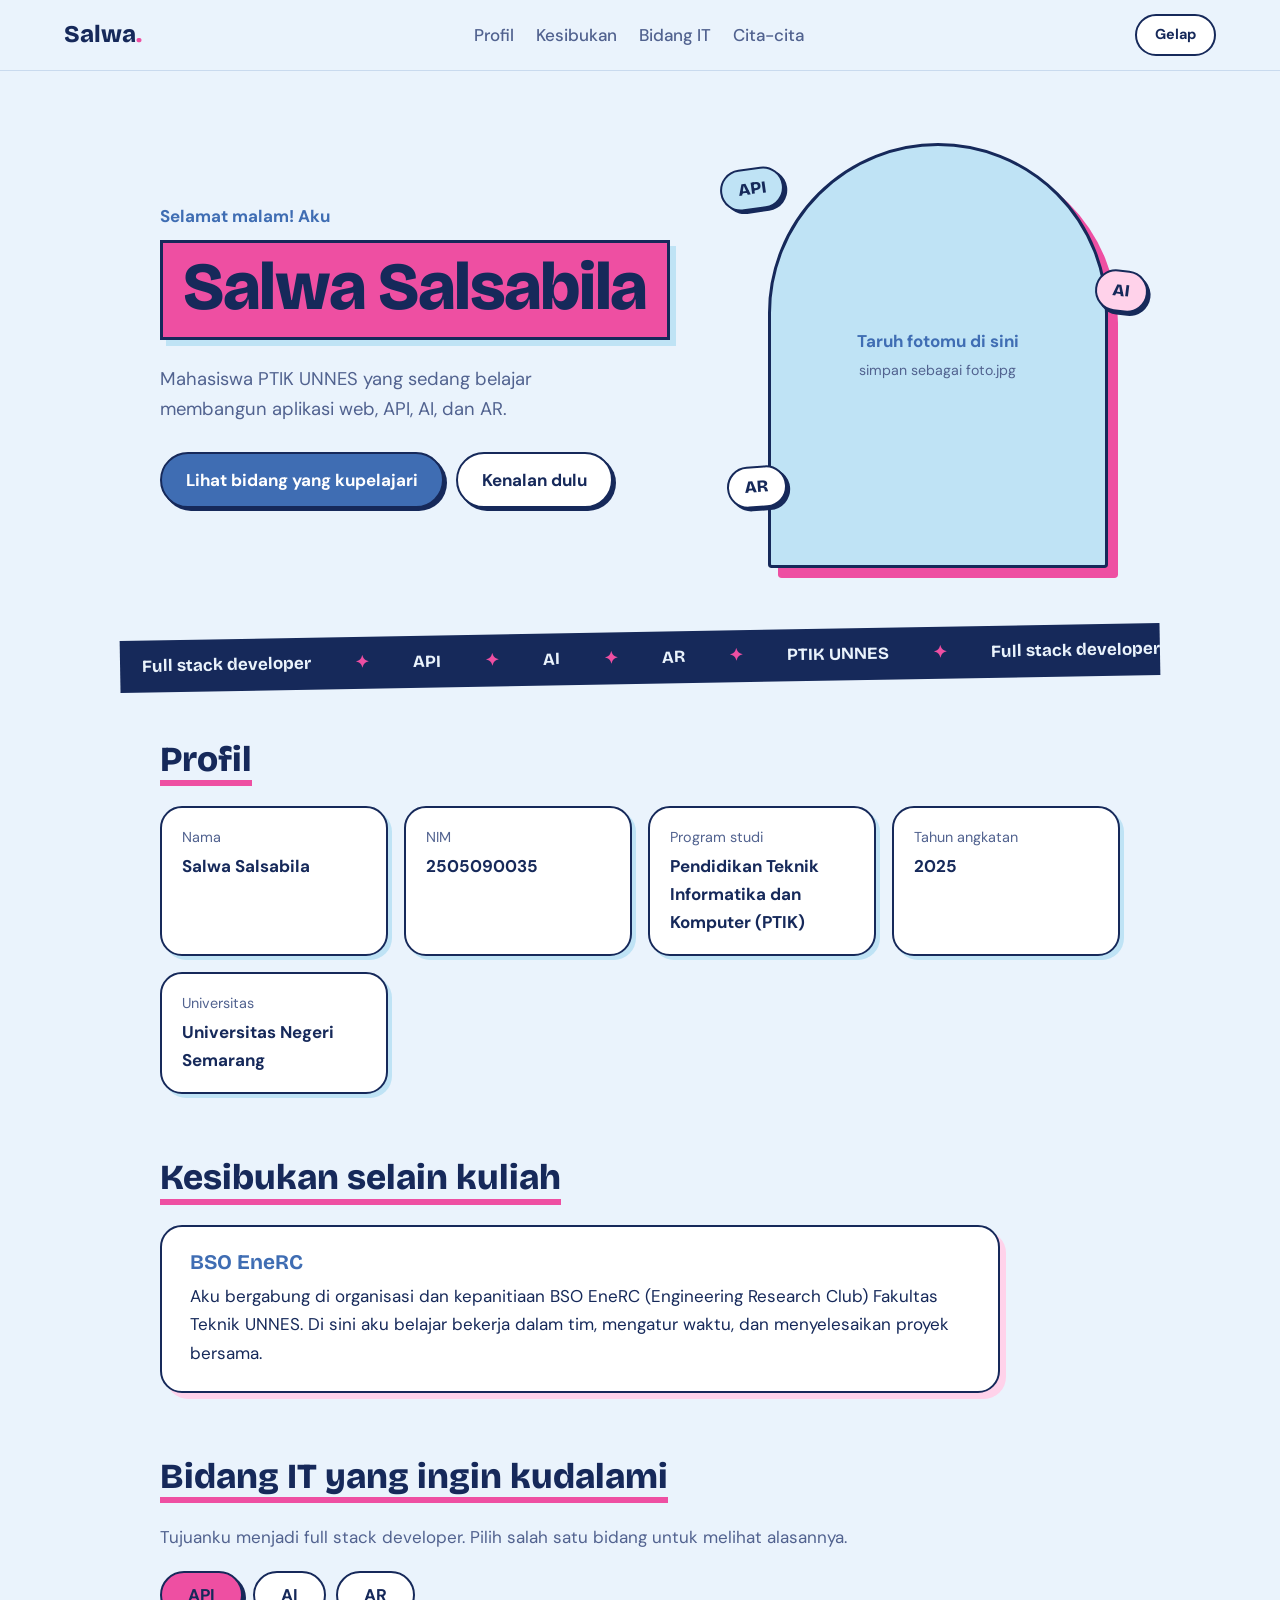
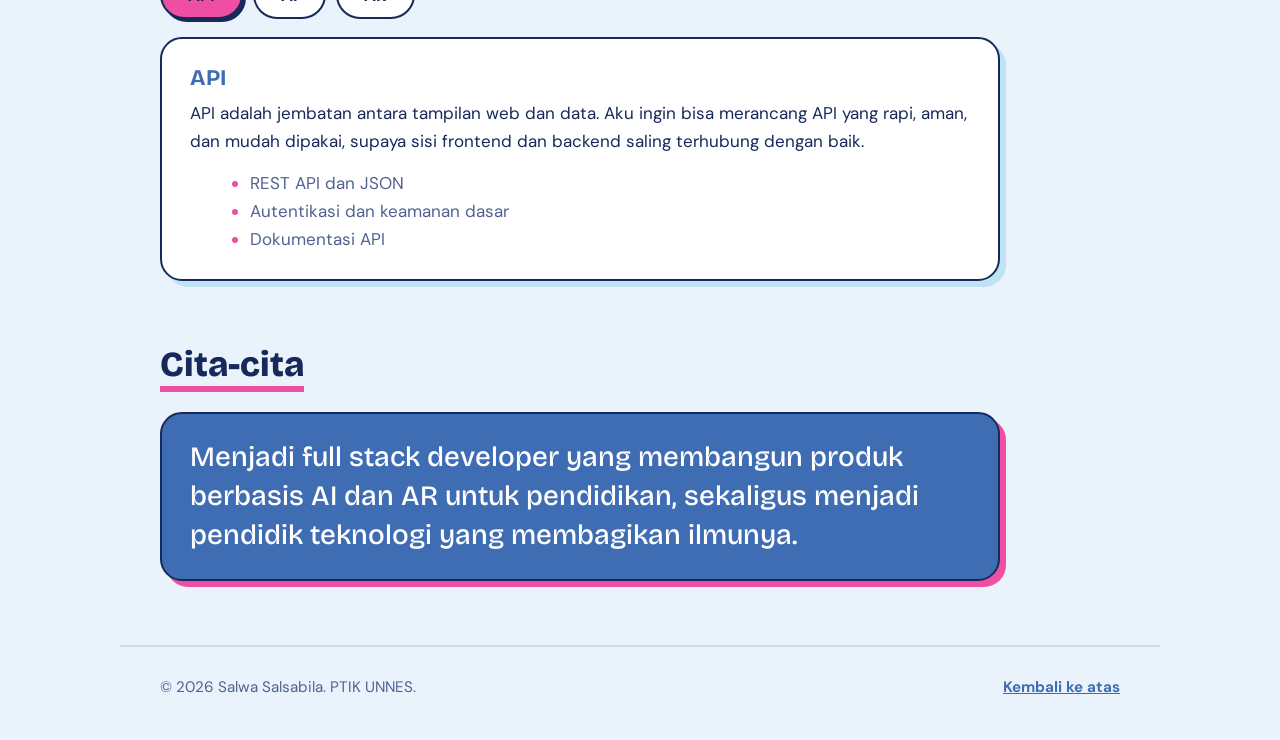
==== index.html @ aa1aba71 "Update web" ====
<!DOCTYPE html>
<html lang="id">
<head>
  <meta charset="UTF-8">
  <meta name="viewport" content="width=device-width, initial-scale=1">
  <title>Salwa Salsabila</title>
  <meta name="description" content="Salwa Salsabila, mahasiswa PTIK UNNES yang ingin menjadi full stack developer.">
  <link rel="preconnect" href="https://fonts.googleapis.com">
  <link rel="preconnect" href="https://fonts.gstatic.com" crossorigin>
  <link href="https://fonts.googleapis.com/css2?family=Bricolage+Grotesque:wght@500;700;800&family=DM+Sans:wght@400;500;700&display=swap" rel="stylesheet">
  <link rel="stylesheet" href="style.css">
</head>
<body>
  <header class="nav">
    <a class="brand" href="#beranda">Salwa<span>.</span></a>
    <nav>
      <a href="#profil">Profil</a>
      <a href="#kesibukan">Kesibukan</a>
      <a href="#bidang">Bidang IT</a>
      <a href="#cita-cita">Cita-cita</a>
    </nav>
    <button id="themeBtn" class="theme" aria-label="Ganti tema terang atau gelap">Gelap</button>
  </header>

  <main>
    <section class="hero" id="beranda">
      <div class="hero-text">
        <p id="greeting" class="greeting">Halo!</p>
        <h1>Salwa Salsabila</h1>
        <p class="lead">Mahasiswa PTIK UNNES yang sedang belajar membangun aplikasi web, API, AI, dan AR.</p>
        <div class="cta">
          <a class="btn primary" href="#bidang">Lihat bidang yang kupelajari</a>
          <a class="btn" href="#profil">Kenalan dulu</a>
        </div>
      </div>
      <div class="photo-wrap">
        <span class="chip c1">API</span>
        <span class="chip c2">AI</span>
        <span class="chip c3">AR</span>
      <figure class="photo">
        <img src="foto.jpg" alt="Foto Salwa Salsabila" onerror="this.parentElement.classList.add('empty'); this.remove();">
        <figcaption>Taruh fotomu di sini<br><small>simpan sebagai foto.jpg</small></figcaption>
      </figure>
      </div>
    </section>

    <div class="marquee" aria-hidden="true"><div class="track"><span>Full stack developer</span><span>API</span><span>AI</span><span>AR</span><span>PTIK UNNES</span><span>Full stack developer</span><span>API</span><span>AI</span><span>AR</span><span>PTIK UNNES</span><span>Full stack developer</span><span>API</span><span>AI</span><span>AR</span><span>PTIK UNNES</span><span>Full stack developer</span><span>API</span><span>AI</span><span>AR</span><span>PTIK UNNES</span></div></div>

    <section class="block" id="profil">
      <h2>Profil</h2>
      <dl class="facts">
        <div><dt>Nama</dt><dd>Salwa Salsabila</dd></div>
        <div><dt>NIM</dt><dd>2505090035</dd></div>
        <div><dt>Program studi</dt><dd>Pendidikan Teknik Informatika dan Komputer (PTIK)</dd></div>
        <div><dt>Tahun angkatan</dt><dd>2025</dd></div>
        <div><dt>Universitas</dt><dd>Universitas Negeri Semarang</dd></div>
      </dl>
    </section>

    <section class="block" id="kesibukan">
      <h2>Kesibukan selain kuliah</h2>
      <div class="panel">
        <h3>BSO EneRC</h3>
        <p>Aku bergabung di organisasi dan kepanitiaan BSO EneRC (Engineering Research Club) Fakultas Teknik UNNES. Di sini aku belajar bekerja dalam tim, mengatur waktu, dan menyelesaikan proyek bersama.</p>
      </div>
    </section>

    <section class="block" id="bidang">
      <h2>Bidang IT yang ingin kudalami</h2>
      <p class="sub">Tujuanku menjadi full stack developer. Pilih salah satu bidang untuk melihat alasannya.</p>
      <div class="tabs" role="tablist" aria-label="Bidang IT">
        <button role="tab" aria-selected="true" aria-controls="p-api" id="t-api" class="tab active">API</button>
        <button role="tab" aria-selected="false" aria-controls="p-ai" id="t-ai" class="tab">AI</button>
        <button role="tab" aria-selected="false" aria-controls="p-ar" id="t-ar" class="tab">AR</button>
      </div>
      <div class="tabpanel" id="p-api" role="tabpanel" aria-labelledby="t-api">
        <h3>API</h3>
        <p>API adalah jembatan antara tampilan web dan data. Aku ingin bisa merancang API yang rapi, aman, dan mudah dipakai, supaya sisi frontend dan backend saling terhubung dengan baik.</p>
        <ul><li>REST API dan JSON</li><li>Autentikasi dan keamanan dasar</li><li>Dokumentasi API</li></ul>
      </div>
      <div class="tabpanel" id="p-ai" role="tabpanel" aria-labelledby="t-ai" hidden>
        <h3>AI</h3>
        <p>Aku tertarik memakai AI untuk membuat aplikasi lebih membantu penggunanya, misalnya asisten belajar dan fitur yang bisa memahami pertanyaan pengguna.</p>
        <ul><li>Integrasi model AI lewat API</li><li>Prompt engineering</li><li>Dasar machine learning</li></ul>
      </div>
      <div class="tabpanel" id="p-ar" role="tabpanel" aria-labelledby="t-ar" hidden>
        <h3>AR</h3>
        <p>Augmented reality membuat materi yang sulit dibayangkan jadi bisa dilihat langsung. Aku ingin membuat pengalaman AR yang berguna untuk belajar.</p>
        <ul><li>AR berbasis web</li><li>Model 3D dasar</li><li>Interaksi dan antarmuka AR</li></ul>
      </div>
    </section>

    <section class="block" id="cita-cita">
      <h2>Cita-cita</h2>
      <blockquote>Menjadi full stack developer yang membangun produk berbasis AI dan AR untuk pendidikan, sekaligus menjadi pendidik teknologi yang membagikan ilmunya.</blockquote>
    </section>
  </main>

  <footer>
    <p>&copy; <span id="year">2026</span> Salwa Salsabila. PTIK UNNES.</p>
    <a href="#beranda" class="top">Kembali ke atas</a>
  </footer>

  <script src="script.js"></script>
</body>
</html>
---- style.css ----
/* Palet dari poster "Motion Quiz Time": biru, pink, baby blue, putih */
:root{
  --bg:#EAF3FC; --surface:#FFFFFF; --ink:#16295A; --muted:#51628F;
  --blue:#3F6DB3; --pink:#EE4FA2; --pink-soft:#FFD2EA; --sky:#BFE3F5; --line:#C9DAEE;
  --on-blue:#FFFFFF; --radius:22px;
}
:root[data-theme="dark"]{
  --bg:#17305F; --surface:#21407A; --ink:#FFFFFF; --muted:#BCD0F0;
  --blue:#8FB4F0; --pink:#FF6DB8; --pink-soft:#5A2D69; --sky:#2F5593; --line:#35599A;
  --on-blue:#102349;
}
*{box-sizing:border-box;margin:0}
html{scroll-behavior:smooth;scroll-padding-top:84px}
body{font-family:"DM Sans",system-ui,sans-serif;background:var(--bg);color:var(--ink);line-height:1.65;font-size:17px;transition:background .3s,color .3s}
h1,h2,h3,.brand{font-family:"Bricolage Grotesque","DM Sans",sans-serif;line-height:1.15}
a{color:inherit}
:focus-visible{outline:3px solid var(--pink);outline-offset:3px;border-radius:6px}

.nav{position:sticky;top:0;z-index:10;display:flex;align-items:center;justify-content:space-between;gap:16px;padding:14px clamp(20px,5vw,64px);background:color-mix(in srgb,var(--bg) 88%,transparent);backdrop-filter:blur(10px);border-bottom:1px solid var(--line)}
.brand{font-size:1.5rem;font-weight:800;text-decoration:none}
.brand span{color:var(--pink)}
.nav nav{display:flex;gap:22px}
.nav nav a{text-decoration:none;color:var(--muted);font-weight:500}
.nav nav a:hover{color:var(--pink)}
.theme{font:inherit;font-size:.9rem;font-weight:700;color:var(--ink);background:var(--surface);border:2px solid var(--ink);border-radius:999px;padding:7px 18px;cursor:pointer}
.theme:hover{background:var(--pink-soft)}

main{max-width:1040px;margin:0 auto;padding:0 clamp(20px,5vw,40px)}

.hero{display:grid;grid-template-columns:1.2fr .8fr;align-items:center;gap:48px;padding:72px 0 64px}
.greeting{color:var(--blue);font-weight:700;margin-bottom:10px}
/* Nama dalam kotak pink berbingkai, seperti judul di poster */
.hero h1{display:inline-block;font-size:clamp(2.3rem,6.5vw,4.2rem);font-weight:800;letter-spacing:-.02em;color:#16295A;background:var(--pink);border:3px solid #16295A;padding:6px 20px 10px;box-shadow:6px 6px 0 var(--sky)}
.lead{max-width:34ch;color:var(--muted);font-size:1.15rem;margin:24px 0 28px}
.cta{display:flex;flex-wrap:wrap;gap:12px}
.btn{display:inline-block;text-decoration:none;font-weight:700;padding:12px 24px;border-radius:999px;border:2px solid var(--ink);background:var(--surface);box-shadow:3px 3px 0 var(--ink);transition:transform .15s,box-shadow .15s}
.btn:hover{transform:translate(-2px,-2px);box-shadow:5px 5px 0 var(--ink)}
.btn.primary{background:var(--blue);color:var(--on-blue)}

.photo-wrap{position:relative;max-width:340px;justify-self:center;width:100%}
.photo{position:relative;aspect-ratio:4/5;border-radius:999px 999px var(--radius) var(--radius);overflow:hidden;background:var(--sky);border:3px solid var(--ink);box-shadow:10px 10px 0 var(--pink)}
.photo img{width:100%;height:100%;object-fit:cover;display:block}
.photo figcaption{display:none}
.photo.empty{display:grid;place-items:center;text-align:center;color:var(--blue);font-weight:700;padding:24px}
.photo.empty figcaption{display:block}
.photo small{font-weight:400;color:var(--muted)}
.chip{position:absolute;z-index:2;font-family:"Bricolage Grotesque",sans-serif;font-weight:800;padding:5px 16px;border-radius:999px;border:2px solid var(--ink);background:var(--surface);color:#16295A;box-shadow:3px 3px 0 var(--ink)}
.c1{top:6%;left:-14%;background:var(--sky);transform:rotate(-8deg)}
.c2{top:30%;right:-12%;background:var(--pink-soft);color:#16295A;transform:rotate(7deg)}
.c3{bottom:14%;left:-12%;background:#fff;transform:rotate(-4deg)}
:root[data-theme="dark"] .c2{background:#FFD2EA}
:root[data-theme="dark"] .c1{background:#BFE3F5}

.marquee{overflow:hidden;background:var(--ink);color:var(--bg);margin:0 calc(-1 * clamp(20px,5vw,40px));padding:12px 0;transform:rotate(-1deg)}
:root[data-theme="dark"] .marquee{background:var(--pink);color:#16295A}
.track{display:flex;width:max-content;animation:geser 40s linear infinite}
.track span{font-family:"Bricolage Grotesque",sans-serif;font-weight:700;padding:0 22px;white-space:nowrap}
.track span::after{content:"\2726";margin-left:44px;color:var(--pink)}
:root[data-theme="dark"] .track span::after{color:#fff}
@keyframes geser{to{transform:translateX(-50%)}}

.block{padding:56px 0 8px}
.block h2{font-size:clamp(1.6rem,4vw,2.2rem);font-weight:800;margin-bottom:20px;display:inline-block;border-bottom:6px solid var(--pink)}
.sub{color:var(--muted);margin:0 0 20px;max-width:60ch}

.facts{display:grid;grid-template-columns:repeat(auto-fit,minmax(220px,1fr));gap:16px}
.facts div{background:var(--surface);border:2px solid var(--ink);border-radius:var(--radius);padding:18px 20px;box-shadow:4px 4px 0 var(--sky)}
.facts dt{font-size:.9rem;color:var(--muted)}
.facts dd{font-weight:700;margin-top:2px}

.panel{background:var(--surface);border:2px solid var(--ink);border-radius:var(--radius);padding:24px 28px;max-width:70ch;box-shadow:6px 6px 0 var(--pink-soft)}
.panel h3{margin-bottom:8px;font-size:1.3rem;color:var(--blue)}

.tabs{display:flex;gap:10px;margin-bottom:18px}
.tab{font:inherit;font-weight:700;color:var(--ink);background:var(--surface);border:2px solid var(--ink);border-radius:999px;padding:8px 26px;cursor:pointer;transition:background .2s}
.tab:hover{background:var(--pink-soft)}
.tab.active{background:var(--pink);color:#16295A;box-shadow:3px 3px 0 var(--ink)}
.tabpanel{background:var(--surface);border:2px solid var(--ink);border-radius:var(--radius);padding:26px 28px;max-width:70ch;box-shadow:6px 6px 0 var(--sky)}
.tabpanel:not([hidden]){animation:swap .3s ease}
.tabpanel h3{font-size:1.4rem;margin-bottom:8px;color:var(--blue)}
.tabpanel ul{margin:14px 0 0 20px;color:var(--muted)}
.tabpanel li::marker{color:var(--pink)}
@keyframes swap{from{opacity:0;transform:translateY(6px)}to{opacity:1;transform:none}}

blockquote{font-family:"Bricolage Grotesque",sans-serif;font-size:clamp(1.25rem,3vw,1.75rem);font-weight:500;line-height:1.4;max-width:30em;padding:24px 28px;background:var(--blue);color:var(--on-blue);border:2px solid var(--ink);border-radius:var(--radius);box-shadow:6px 6px 0 var(--pink)}

footer{max-width:1040px;margin:56px auto 0;padding:28px clamp(20px,5vw,40px) 40px;border-top:2px solid var(--line);display:flex;justify-content:space-between;flex-wrap:wrap;gap:10px;color:var(--muted);font-size:.95rem}
.top{color:var(--blue);font-weight:700}

@media (max-width:760px){
  .nav nav{display:none}
  .hero{grid-template-columns:1fr;padding-top:40px}
  .photo-wrap{max-width:280px}
  .c1,.c3{left:-6%}.c2{right:-6%}
}
@media (prefers-reduced-motion:reduce){
  html{scroll-behavior:auto}
  *{animation:none!important;transition:none!important}
}
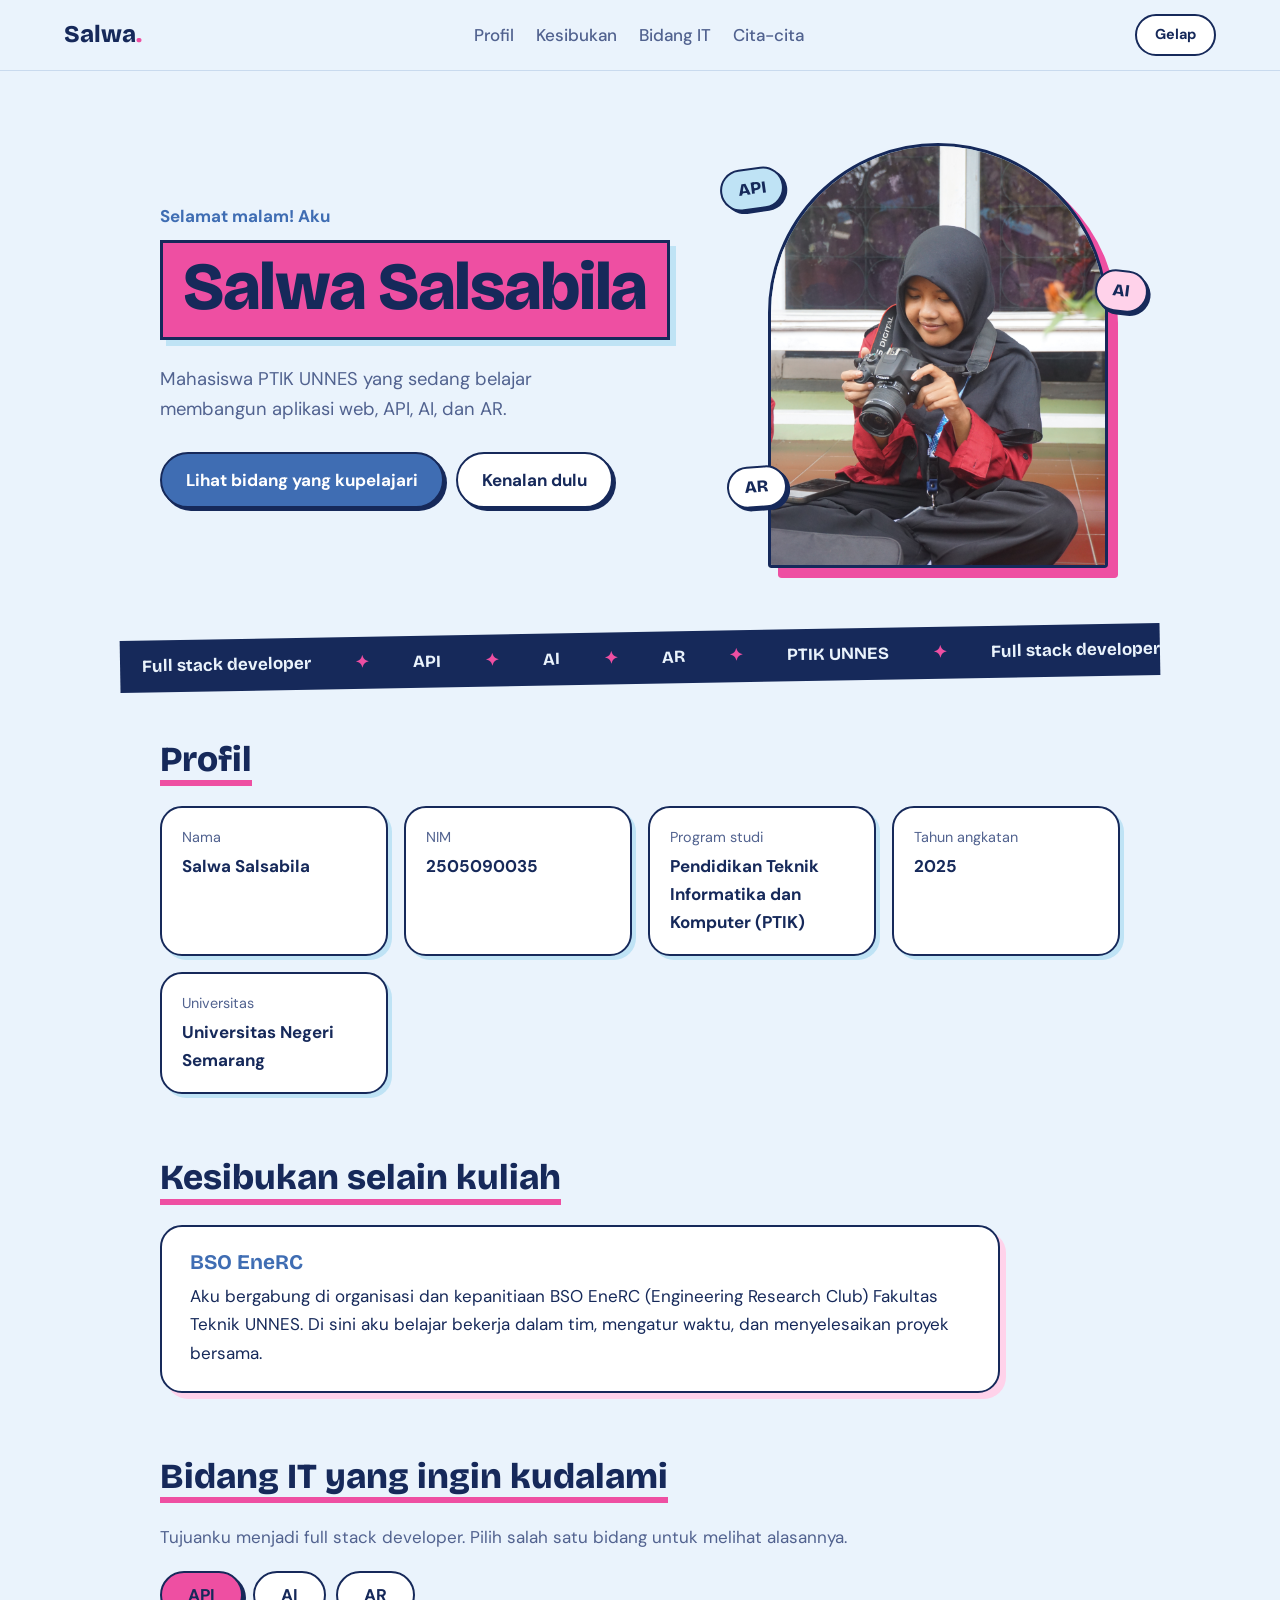
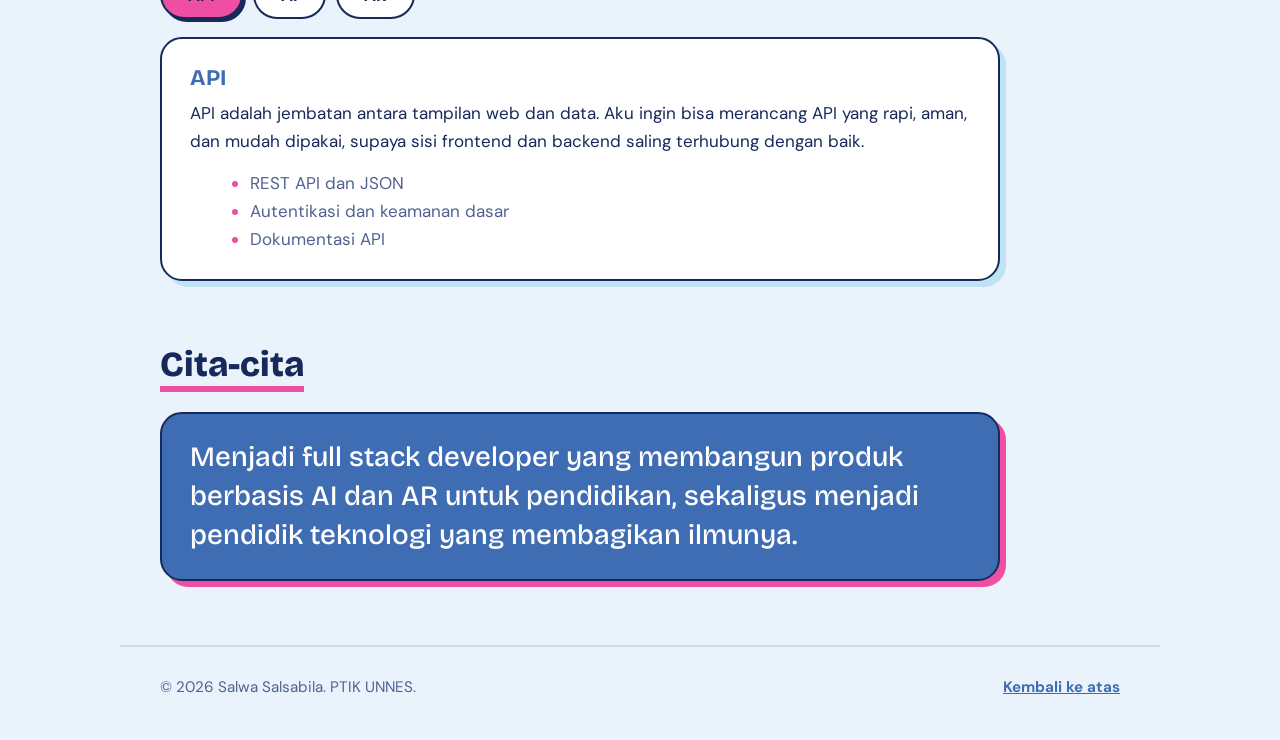
==== commit 25f830cb: "Perbaiki nama foto" ====
--- a/index.html
+++ b/index.html
@@ -38,8 +38,8 @@
         <span class="chip c2">AI</span>
         <span class="chip c3">AR</span>
       <figure class="photo">
-        <img src="foto.jpg" alt="Foto Salwa Salsabila" onerror="this.parentElement.classList.add('empty'); this.remove();">
-        <figcaption>Taruh fotomu di sini<br><small>simpan sebagai foto.jpg</small></figcaption>
+        <img src="foto.JPG" alt="Foto Salwa Salsabila" onerror="this.parentElement.classList.add('empty'); this.remove();">
+        <figcaption>Taruh fotomu di sini<br><small>simpan sebagai foto.JPG</small></figcaption>
       </figure>
       </div>
     </section>
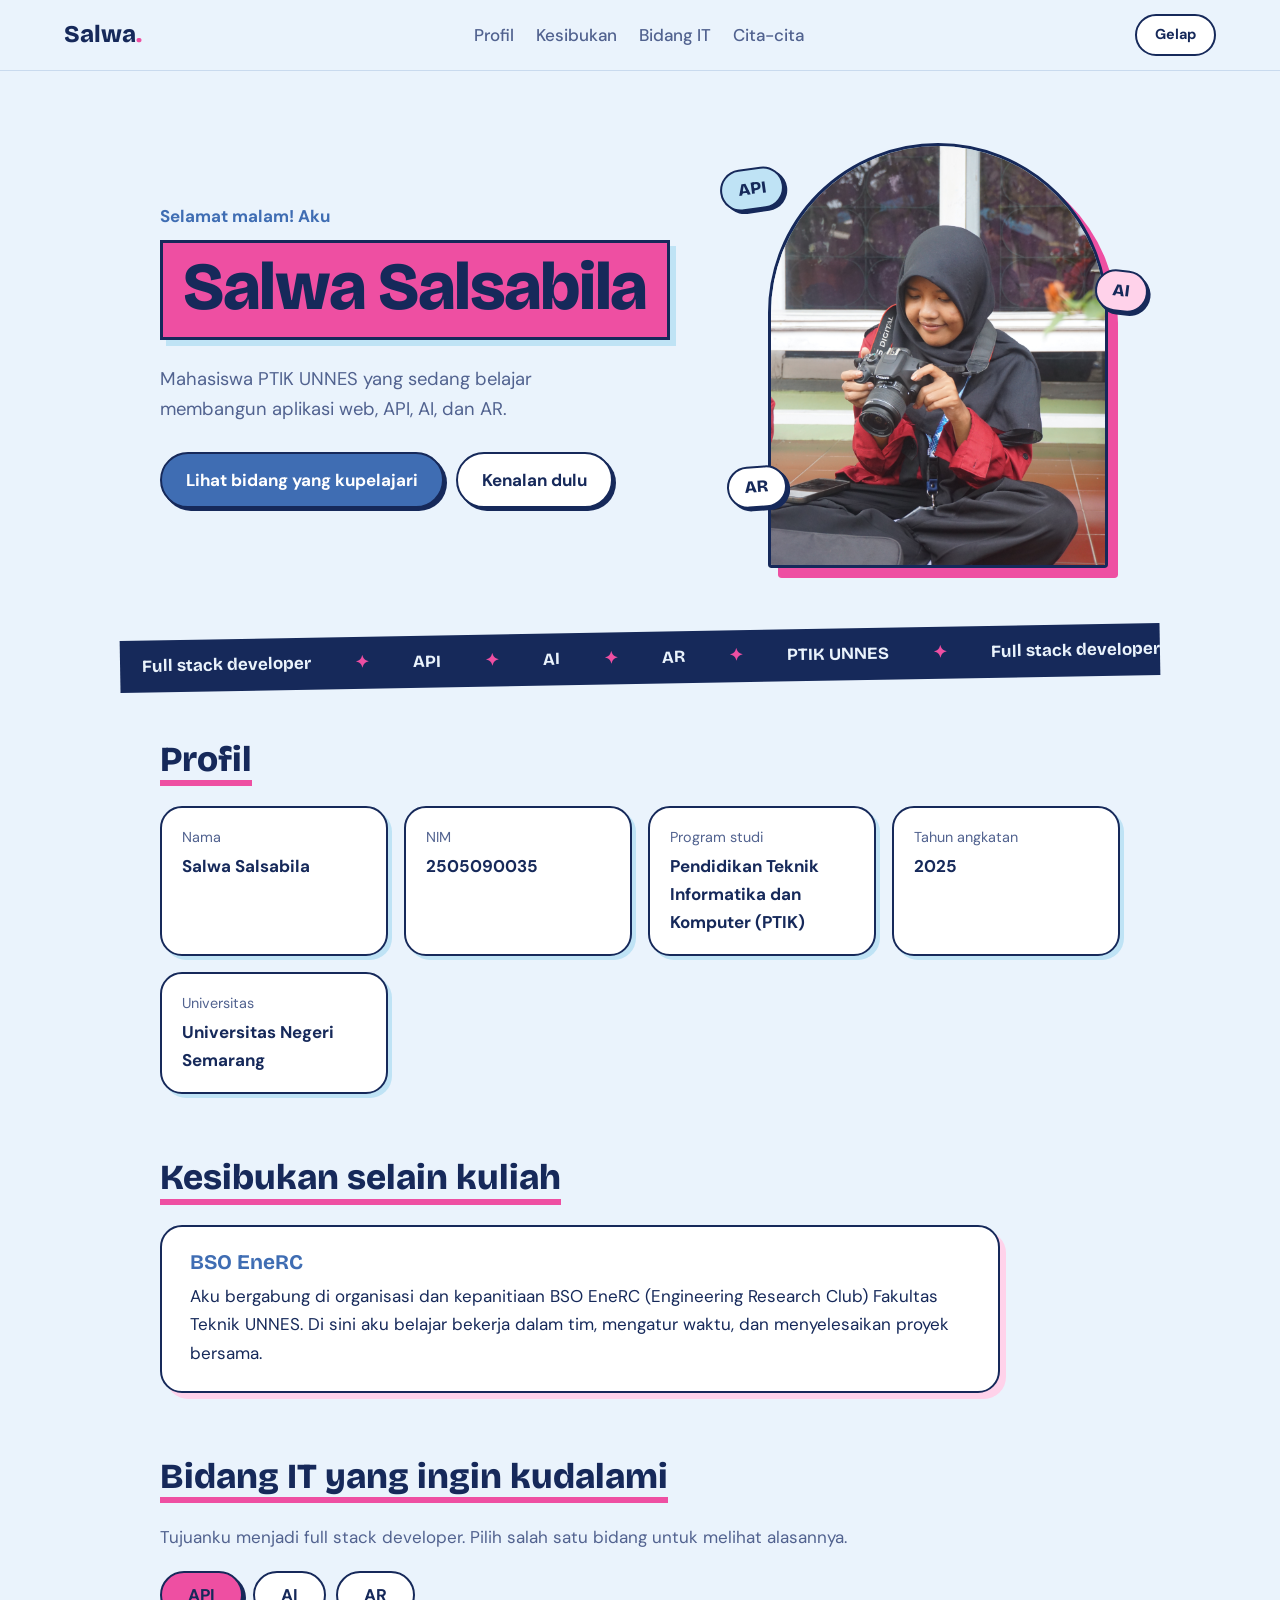
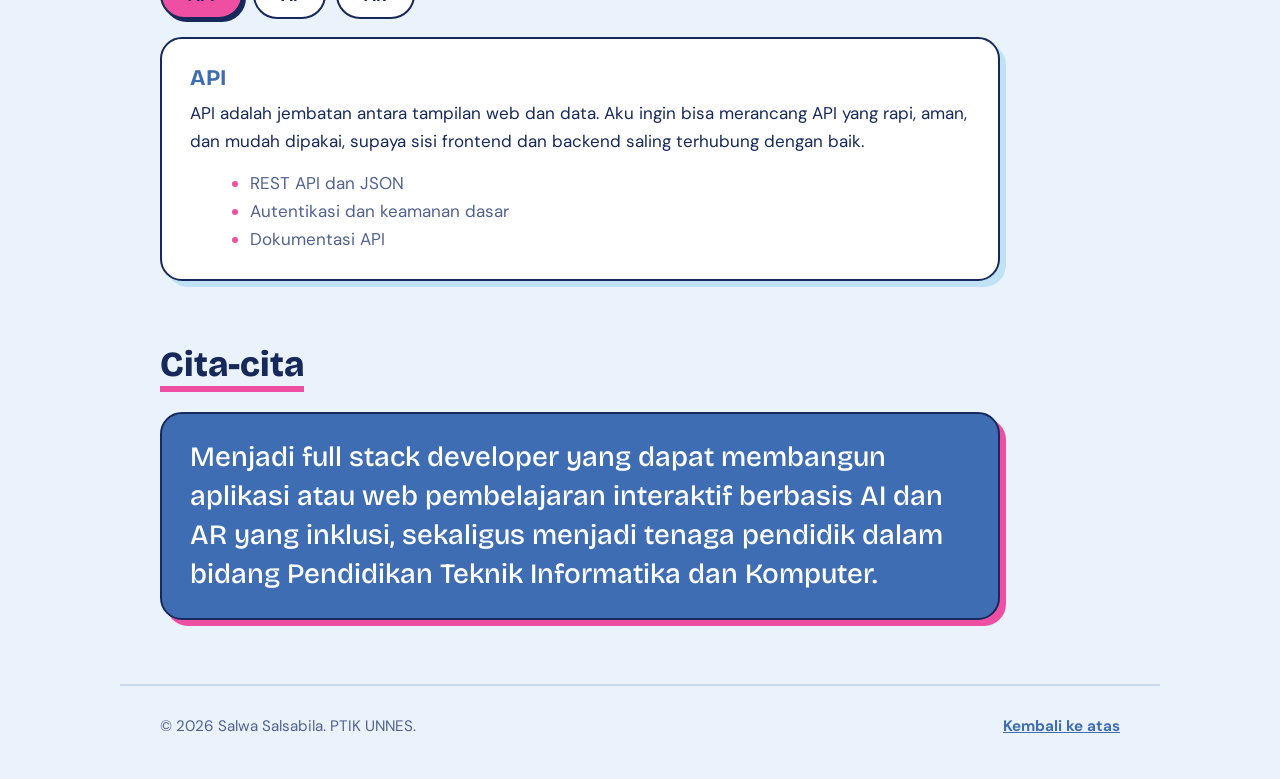
==== commit f6759235: "Update web" ====
--- a/index.html
+++ b/index.html
@@ -39,7 +39,6 @@
         <span class="chip c3">AR</span>
       <figure class="photo">
         <img src="foto.JPG" alt="Foto Salwa Salsabila" onerror="this.parentElement.classList.add('empty'); this.remove();">
-        <figcaption>Taruh fotomu di sini<br><small>simpan sebagai foto.JPG</small></figcaption>
       </figure>
       </div>
     </section>
@@ -92,7 +91,7 @@
 
     <section class="block" id="cita-cita">
       <h2>Cita-cita</h2>
-      <blockquote>Menjadi full stack developer yang membangun produk berbasis AI dan AR untuk pendidikan, sekaligus menjadi pendidik teknologi yang membagikan ilmunya.</blockquote>
+      <blockquote>Menjadi full stack developer yang dapat membangun aplikasi atau web pembelajaran interaktif berbasis AI dan AR yang inklusi, sekaligus menjadi tenaga pendidik dalam bidang Pendidikan Teknik Informatika dan Komputer.</blockquote>
     </section>
   </main>
 
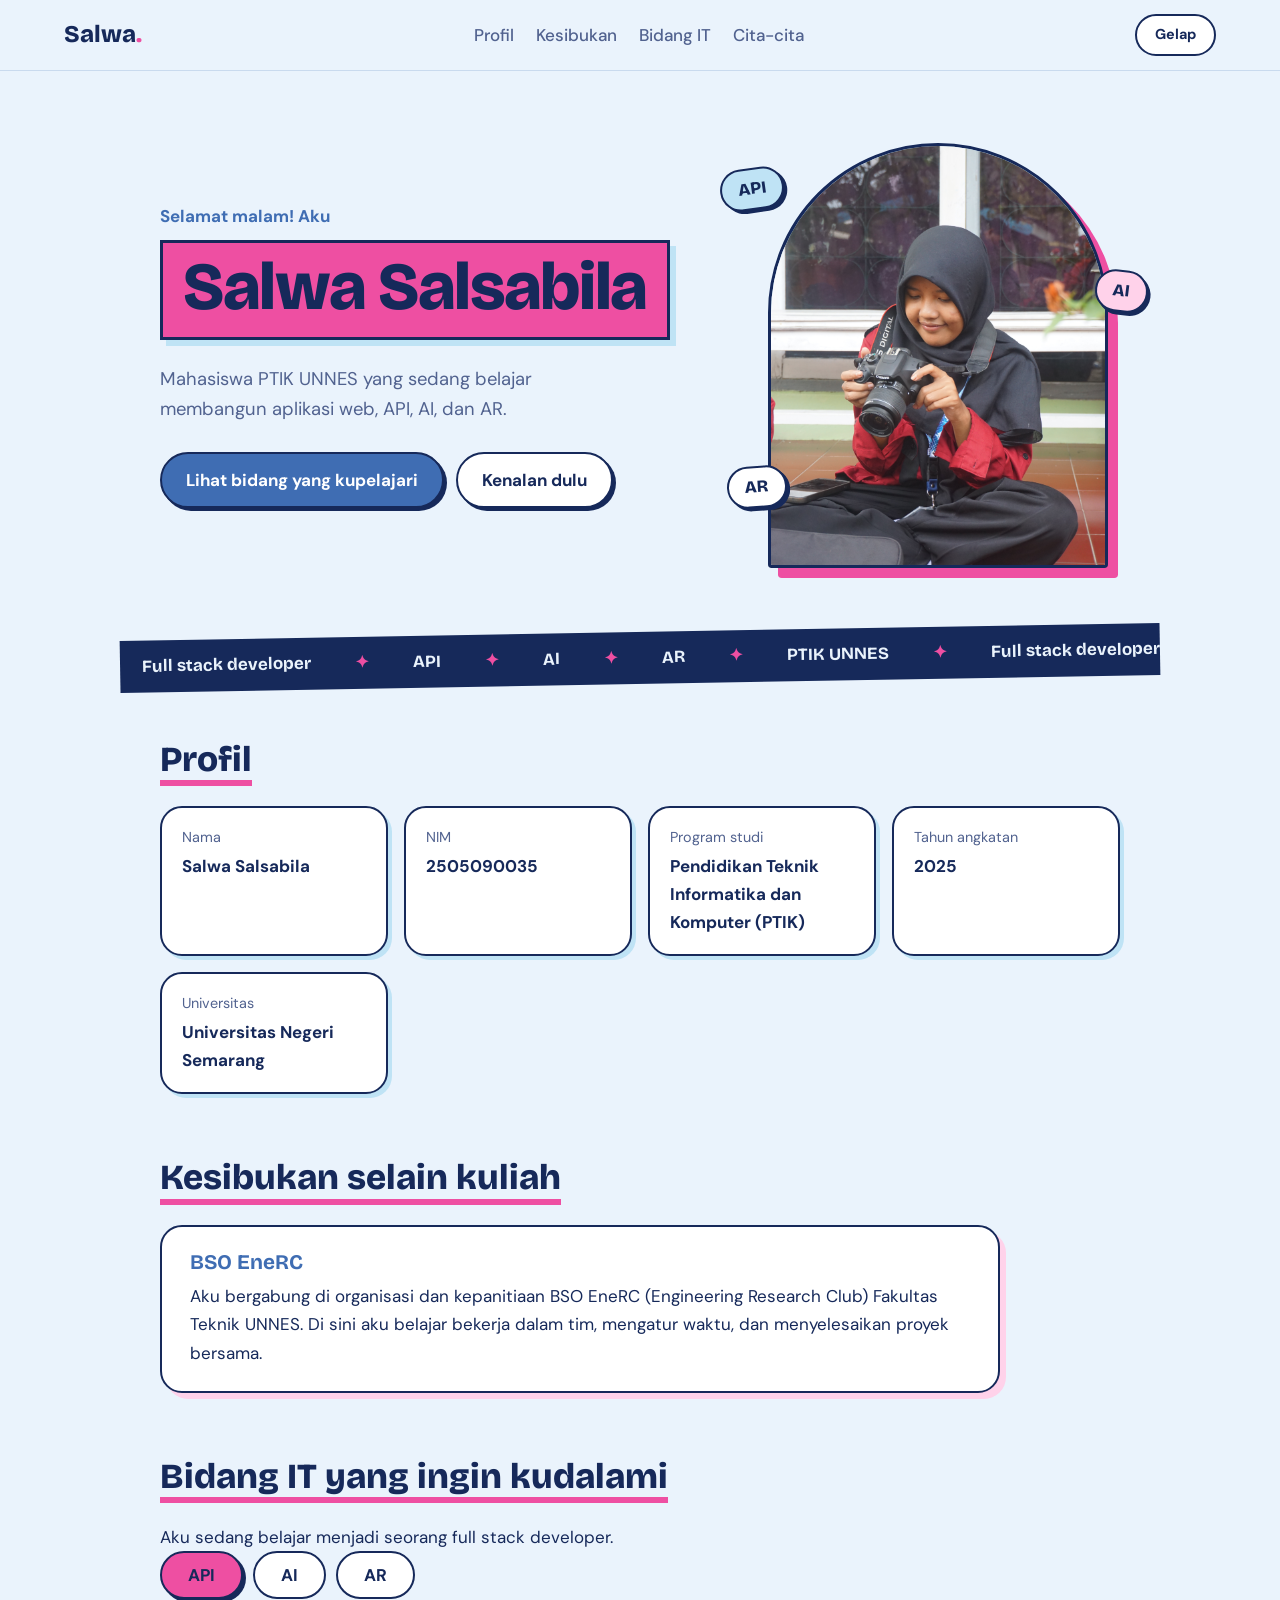
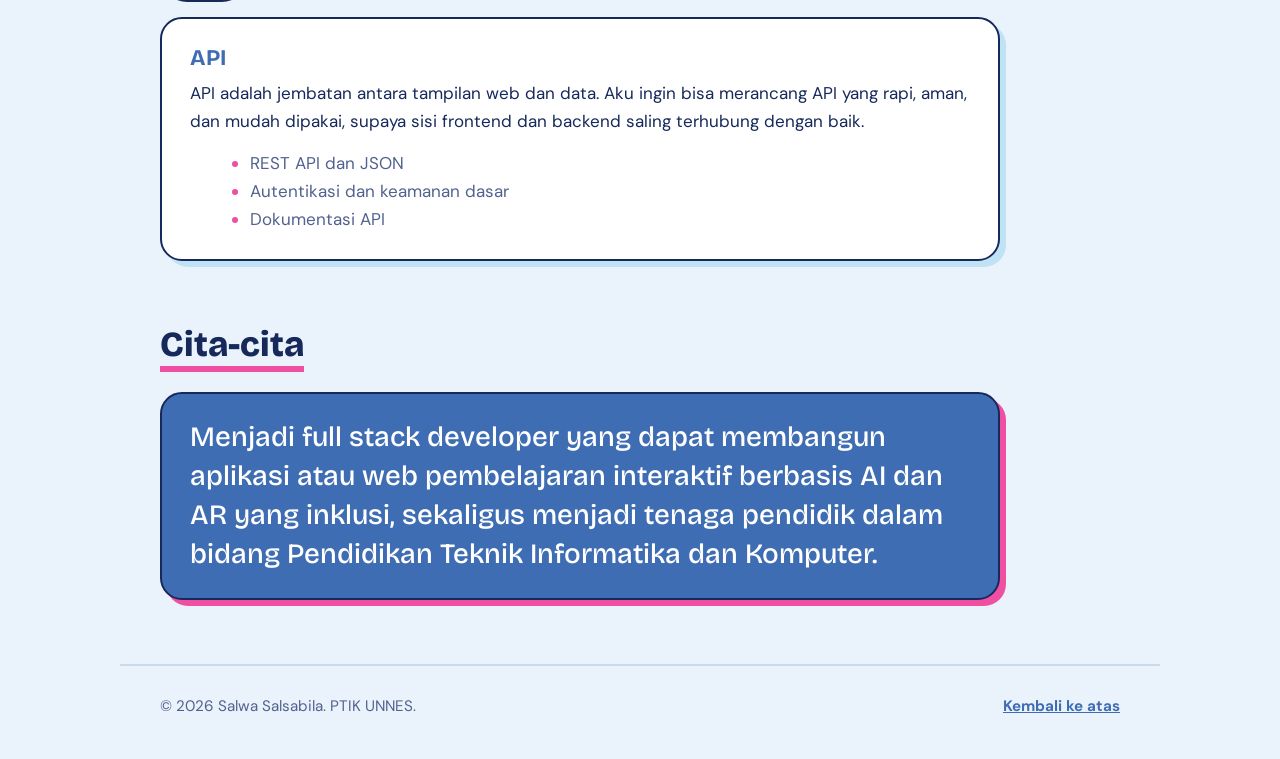
==== commit db49ed07: "Update web" ====
--- a/index.html
+++ b/index.html
@@ -66,7 +66,7 @@
 
     <section class="block" id="bidang">
       <h2>Bidang IT yang ingin kudalami</h2>
-      <p class="sub">Tujuanku menjadi full stack developer. Pilih salah satu bidang untuk melihat alasannya.</p>
+      <p>Aku sedang belajar menjadi seorang full stack developer.</p>
       <div class="tabs" role="tablist" aria-label="Bidang IT">
         <button role="tab" aria-selected="true" aria-controls="p-api" id="t-api" class="tab active">API</button>
         <button role="tab" aria-selected="false" aria-controls="p-ai" id="t-ai" class="tab">AI</button>
